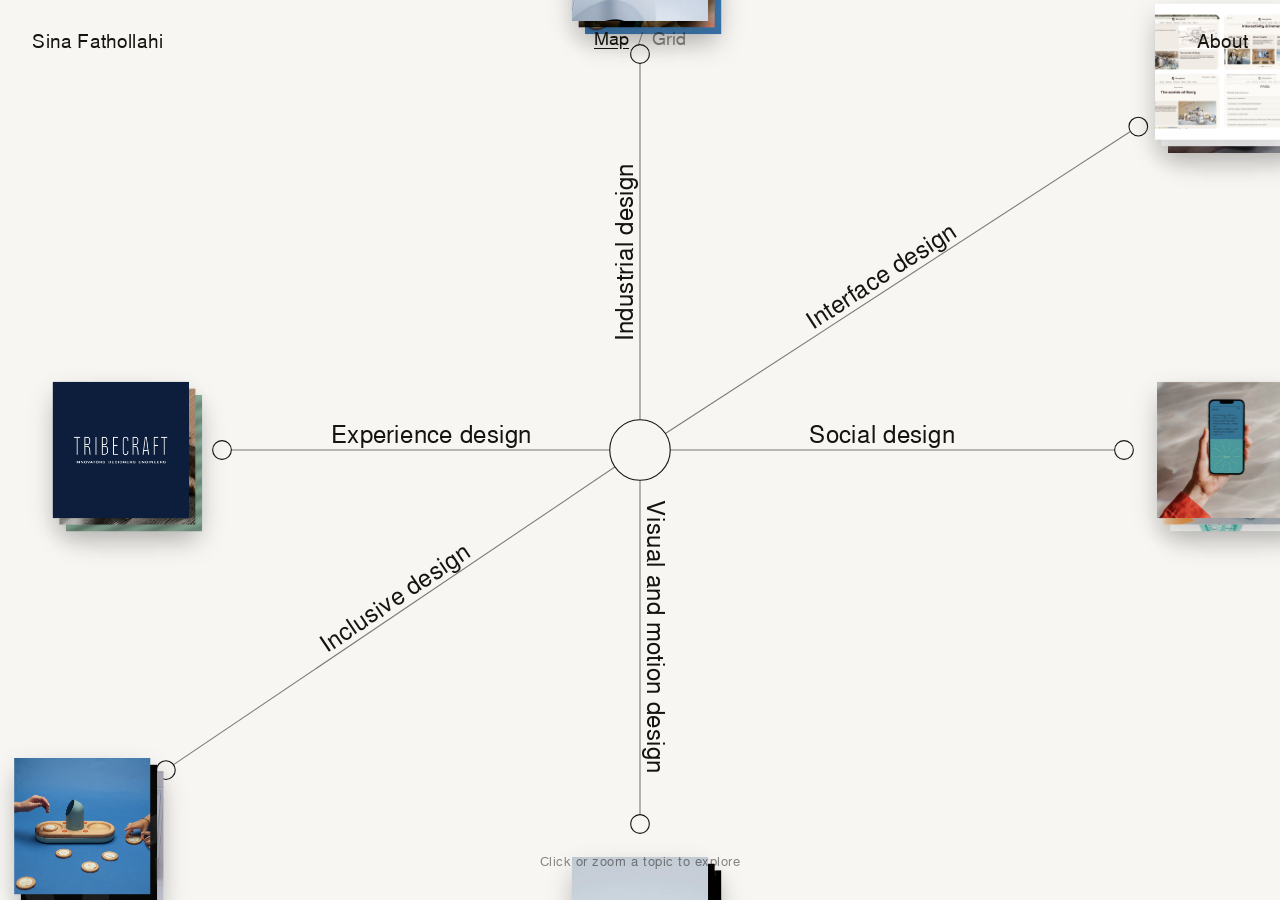
==== index.html @ d33c58fd "Reality Check: hero cover anchored to top (no top crop) Add per-project coverPos support; set realit" ====
<!DOCTYPE html>
<html lang="en">
  <head>
    <meta charset="UTF-8" />
    <meta name="viewport" content="width=device-width, initial-scale=1.0" />
    <meta name="description" content="Sina portfolio — a map of disciplines. Explore topics to reveal projects." />
    <title>Sina Fathollahi</title>
    <link rel="stylesheet" href="style.css?v=66" />
  </head>
  <body>
    <header class="brand"><a href="#" data-home>Sina Fathollahi</a></header>

    <nav class="viewtoggle" data-viewtoggle aria-label="View">
      <button type="button" data-view="map" class="is-active">Map</button>
      <span>/</span>
      <button type="button" data-view="grid">Grid</button>
    </nav>

    <nav class="topnav" data-topnav aria-label="Sections">
      <button type="button" data-nav="projects">Projects</button>
      <button type="button" data-nav="about">About</button>
      <button type="button" data-nav="contact">Contact</button>
    </nav>

    <main class="stage" data-stage>
      <div class="canvas" data-canvas>
        <svg class="wires" data-wires aria-hidden="true"></svg>
        <div class="hub" data-hub></div>
        <!-- topics, labels and project stacks are injected by main.js -->
      </div>
      <p class="hint" data-hint>Click or zoom a topic to explore</p>
    </main>

    <!-- Grid view -->
    <section class="grid" data-grid>
      <div class="grid__inner" data-grid-inner></div>
    </section>

    <!-- Fullscreen project -->
    <div class="project" data-project hidden>
      <div class="project__tools">
        <button class="project__close" type="button" data-project-close aria-label="Close">
          <svg viewBox="0 0 24 24" width="24" height="24" aria-hidden="true">
            <path d="M5 5 L19 19 M19 5 L5 19" stroke="currentColor" stroke-width="1.3" fill="none" stroke-linecap="round" />
          </svg>
        </button>
        <button class="project__full" type="button" data-project-full aria-label="Toggle full screen">
          <svg viewBox="0 0 24 24" width="24" height="24" aria-hidden="true">
            <path d="M4 9 V4 H9 M15 4 H20 V9 M20 15 V20 H15 M9 20 H4 V15" stroke="currentColor" stroke-width="1.3" fill="none" stroke-linecap="round" stroke-linejoin="round" />
          </svg>
        </button>
        <button class="project__nav" type="button" data-project-prev aria-label="Previous project">
          <svg viewBox="0 0 24 24" width="24" height="24" aria-hidden="true">
            <path d="M11 6 L5 12 L11 18 M5 12 H19" stroke="currentColor" stroke-width="1.3" fill="none" stroke-linecap="round" stroke-linejoin="round" />
          </svg>
        </button>
        <button class="project__nav" type="button" data-project-next aria-label="Next project">
          <svg viewBox="0 0 24 24" width="24" height="24" aria-hidden="true">
            <path d="M13 6 L19 12 L13 18 M19 12 H5" stroke="currentColor" stroke-width="1.3" fill="none" stroke-linecap="round" stroke-linejoin="round" />
          </svg>
        </button>
      </div>
      <div class="project__grid">
        <div class="project__media" data-project-media></div>
        <div class="project__meta">
          <p class="project__field" data-project-field></p>
          <h1 class="project__title" data-project-title></h1>
          <div class="project__desc" data-project-desc></div>
        </div>
      </div>
    </div>

    <!-- About -->
    <section class="about" data-about hidden>
      <button class="about__close" type="button" data-about-close aria-label="Close">
        <svg viewBox="0 0 24 24" width="24" height="24" aria-hidden="true">
          <path d="M5 5 L19 19 M19 5 L5 19" stroke="currentColor" stroke-width="1.3" fill="none" stroke-linecap="round" />
        </svg>
      </button>
      <div class="about__grid">
        <figure class="about__photo">
          <img src="about/portrait.jpg?v=1" alt="Sina Fathollahi" />
        </figure>
        <div class="about__text">
          <p class="about__label">About</p>
          <h1 class="about__title">Product &amp; UX Designer</h1>
          <div class="about__bio">
            <p>I am a UX and product designer with a Master’s in Industrial Design and currently completing a Master’s in Digital Experience Design at ECAL.</p>
            <p>My focus is on designing clear, useful, and engaging digital experiences. Working across different areas of design has given me a <span class="about__skills" tabindex="0">very particular set of skills<img class="about__skills-gif" src="about/skills.gif?v=1" alt="" aria-hidden="true" /></span> and a broad view of each project—from user research and analytical thinking to interaction design, prototyping, visual communication, and experimentation with code.</p>
            <p>This allows me to understand complex challenges, connect different perspectives, and turn them into thoughtful and feasible digital solutions.</p>
          </div>

          <h3 class="about__heading">Education</h3>
          <ul class="about__list">
            <li><span class="about__row-title">M.A. Digital Experience Design</span><span class="about__row-sub">ECAL, Lausanne · 2025–2026</span></li>
            <li><span class="about__row-title">M.A. Industrial Design — Inclusive Design</span><span class="about__row-sub">FHNW Academy of Art &amp; Design Basel, ICDP · 2022–2025</span></li>
            <li><span class="about__row-title">Technical Bachelor in Industrial Design</span><span class="about__row-sub">Tehran University of Art · 2016–2020</span></li>
          </ul>

          <h3 class="about__heading">Experience</h3>
          <ul class="about__list">
            <li><span class="about__row-title">Freelance Product and UX Designer</span><span class="about__row-sub">Independent · 2020–2025</span></li>
            <li><span class="about__row-title">Product Design Intern</span><span class="about__row-sub">Tribecraft AG, Zurich · 2024</span></li>
            <li><span class="about__row-title">Co-op Project Designer</span><span class="about__row-sub">ABB Research Center, Baden · 2023–2024</span></li>
            <li><span class="about__row-title">UX &amp; Product Design Intern</span><span class="about__row-sub">Vala Design Studio, Tehran · 2020–2021</span></li>
            <li><span class="about__row-title">Co-founder &amp; Designer</span><span class="about__row-sub">Dan Gift Studio, Tehran · 2019–2020</span></li>
          </ul>

          <h3 class="about__heading">Contact</h3>
          <ul class="about__list about__contact">
            <li><span class="about__row-sub">Email</span><a href="mailto:sina.fathollahi@outlook.com">sina.fathollahi@outlook.com</a></li>
            <li><span class="about__row-sub">Location</span><span class="about__row-title">Basel / Lausanne, Switzerland</span></li>
            <li><span class="about__row-sub">LinkedIn</span><span class="about__row-title">Sina Fathollahi</span></li>
          </ul>
        </div>
      </div>
    </section>

    <script src="projects-data.js?v=16"></script>
    <script src="main.js?v=76"></script>
  </body>
</html>
---- style.css ----
@font-face {
  font-family: "Nimbus Sans L";
  src: url("fonts/NimbusSanL-Regu.ttf") format("truetype");
  font-weight: 400; font-style: normal; font-display: swap;
}
@font-face {
  font-family: "Nimbus Sans L";
  src: url("fonts/NimbusSanL-Bold.ttf") format("truetype");
  font-weight: 700; font-style: normal; font-display: swap;
}
@font-face {
  font-family: "Nimbus Sans L";
  src: url("fonts/NimbusSanL-ReguItal.ttf") format("truetype");
  font-weight: 400; font-style: italic; font-display: swap;
}

:root {
  --bg: #f7f6f3;          /* near-white paper */
  --ink: #15140f;         /* black */
  --line: rgba(21, 20, 15, 0.55);   /* thin spoke lines */
  --muted: rgba(21, 20, 15, 0.5);
}

* { box-sizing: border-box; }

html { font-size: 18px; }      /* root size — bumps every rem-based text up */
html, body {
  margin: 0;
  height: 100%;
  overflow: hidden;
  overscroll-behavior: none;
}
body {
  background: var(--bg);
  color: var(--ink);
  font-family: "Nimbus Sans L", Helvetica, Arial, sans-serif;
  font-size: 18px;       /* bumped up — everything scales from here */
  -webkit-font-smoothing: antialiased;
}
a { color: inherit; text-decoration: none; }
::selection { background: var(--ink); color: var(--bg); }

/* ── Brand ── */
.brand {
  position: fixed;
  top: 1.6rem;
  left: 1.8rem;
  z-index: 50;          /* above the grid view so the name stays visible there too */
}
.brand a {
  font-size: 1.05rem;
  font-weight: 400;
  letter-spacing: 0.01em;
}

/* ── View toggle (Map / Grid) ── */
.viewtoggle {
  position: fixed;
  top: 1.5rem;
  left: 50%;
  transform: translateX(-50%);
  z-index: 50;
  display: flex;
  align-items: center;
  gap: 0.5rem;
  font-size: 1rem;
}
.viewtoggle span { color: var(--muted); }
.viewtoggle button {
  border: 0;
  background: none;
  font: inherit;
  color: var(--muted);
  cursor: pointer;
  padding: 0;
  transition: color 0.25s ease;
}
.viewtoggle button:hover { color: var(--ink); }
.viewtoggle button.is-active { color: var(--ink); text-decoration: underline; text-underline-offset: 3px; }

/* ── Top-right nav (Projects / About / Contact) — plain text, no extra style ── */
.topnav {
  position: fixed;
  top: 1.6rem;
  right: 1.8rem;
  z-index: 50;
  display: flex;
  gap: 1.5rem;
  font-size: 1.05rem;
}
.topnav button {
  border: 0; background: none; font: inherit; color: var(--ink);
  cursor: pointer; padding: 0;
  transition: color 0.2s ease;
}
.topnav button:hover { color: var(--muted); }
.topnav button[data-nav="projects"], .topnav button[data-nav="contact"] { display: none; }  /* keep only About */

/* ── Grid view ── full-screen, responsive, rows stretch to fill the viewport */
.grid {
  display: none;
  position: fixed;
  inset: 0;
  z-index: 40;
  overflow-y: auto;
  background: var(--bg);
  padding-top: 4.6rem;          /* match the space above the top-bar text below it too */
}
body.view-grid .grid { display: flex; flex-direction: column; }
body.view-grid .stage,
body.view-grid .hint { display: none; }

.grid__inner {
  flex: 1 0 auto;               /* fill the remaining height under the toggle */
  display: grid;
  grid-template-columns: repeat(auto-fill, minmax(max(220px, 24%), 1fr));  /* ≤ 4 columns */
  grid-auto-rows: minmax(200px, 1fr);   /* few rows → stretch to fill; many → scroll */
  gap: 0;
  background: var(--bg);
  border-top: 1px solid var(--ink);
  border-left: 1px solid var(--ink);
}
.cell {
  position: relative;
  display: block;
  padding: 0;
  margin: 0;
  /* the only "space" — thin black lines between cells */
  border: 0;
  border-right: 1px solid var(--ink);
  border-bottom: 1px solid var(--ink);
  background: var(--bg);
  min-height: 200px;
  overflow: hidden;
  cursor: pointer;
}
.cell img { width: 100%; height: 100%; object-fit: cover; display: block; }
.cell__name {
  position: absolute;
  left: 0;
  bottom: 0;
  background: #fff;               /* slim white box */
  color: var(--ink);
  font-size: 0.72rem;
  letter-spacing: 0.01em;
  padding: 0.28rem 0.6rem;
  max-width: 100%;
  white-space: nowrap;
  overflow: hidden;
  text-overflow: ellipsis;
}

/* ── Stage / canvas ── */
.stage {
  position: fixed;
  inset: 0;
  overflow: hidden;
  cursor: grab;
  touch-action: none;
  user-select: none;
  background: var(--bg);
}
.stage.is-dragging { cursor: grabbing; }

.canvas {
  position: absolute;
  top: 0; left: 0;
  width: 2900px;                 /* must match CANVAS_W/H in main.js for correct centering */
  height: 2100px;
  transform-origin: 0 0;
  will-change: transform;
}

/* ── Wires (spokes) ── */
.wires { position: absolute; inset: 0; width: 100%; height: 100%; pointer-events: none; overflow: visible; }
.wires line {
  stroke: var(--line);
  stroke-width: 1;
  vector-effect: non-scaling-stroke;   /* keep 1px crisp at any zoom */
}
.wires line.connect { stroke: var(--ink); stroke-dasharray: 4 4; }
/* sub-spokes branch off each topic tip — fade in with zoom via inherited --sep */
/* sub-spokes GROW outward in step with the zoom (--sep): the line draws from the
   node and reaches the photo just as it finishes sliding out. */
.wires line.subwire {
  stroke: var(--line);
  stroke-dasharray: 1;                          /* pathLength="1" → dash math runs 0..1 */
  stroke-dashoffset: calc(1 - var(--sep, 0));   /* sep 0 → undrawn, sep 1 → fully drawn */
}

/* ── Hub ── */
.hub {
  position: absolute;
  width: 56px;
  height: 56px;
  border: 1px solid var(--ink);
  border-radius: 50%;
  background: var(--bg);
  transform: translate(-50%, -50%);
  z-index: 6;
  cursor: pointer;
}
.hub__label {
  position: absolute;
  top: calc(100% + 0.55rem);
  left: 50%;
  transform: translateX(-50%);
  font-size: 0.78rem;
  letter-spacing: 0.01em;
  white-space: nowrap;
}

/* ── Topic endpoint dots ── */
.node {
  position: absolute;
  width: 18px;
  height: 18px;
  border: 1px solid var(--ink);
  border-radius: 50%;
  background: var(--bg);
  transform: translate(-50%, -50%);
  cursor: pointer;
  z-index: 7;
  transition: background 0.3s ease;
}
.node.is-pinned { background: var(--ink); }
.node.dim { opacity: 0.28; }

/* ── Spoke labels — always horizontal (up is up), set OFF the line, above it.
   The exact anchor transform is set per-label by JS. ── */
.label {
  position: absolute;
  z-index: 14;                   /* always above the photo stacks */
  padding: 1px 5px;
  border: 0;
  background: none;              /* no fill behind the label text */
  font-family: inherit;
  font-size: 1.2rem;             /* bigger discipline labels */
  letter-spacing: 0.01em;
  color: var(--ink);
  white-space: nowrap;
  cursor: pointer;
  display: inline-flex;
  align-items: center;
  gap: 0.35rem;
  opacity: 0;
  transition: opacity 0.4s ease;
}
.label.in { opacity: 1; }
/* text appears only once the photos have reached full separation (last stretch of --sep) */
.label--sub { font-size: 0.95rem; color: var(--muted); opacity: calc((var(--sep, 0) - 0.82) / 0.18); pointer-events: none; cursor: default; transition: none; }
/* the tip dot fades in as its line finishes drawing */
.node--sub { width: 12px; height: 12px; opacity: calc((var(--sep, 0) - 0.85) / 0.15); pointer-events: none; transition: background 0.3s ease; }
.label__tri {                      /* the ▷ marker, shown when open */
  width: 0; height: 0;
  border-top: 4px solid transparent;
  border-bottom: 4px solid transparent;
  border-left: 6px solid var(--ink);
  opacity: 0;
  transition: opacity 0.3s ease;
}
.label.is-open .label__tri { opacity: 1; }

/* ── Project photos ──
   One photo per project. Each rests piled at its discipline node when zoomed
   out (--sep 0) and slides out to the tip of its own sub-spoke (--ddx,--ddy,
   set per photo in JS) as you zoom in (--sep → 1). Hovering one dims the rest. */
.canvas { --sep: 0; }
.branchset { display: contents; }   /* no box of its own; children sit on the canvas */

.photo {
  position: absolute;
  width: 124px;
  aspect-ratio: 1 / 1;
  padding: 0;
  border: 0;
  overflow: hidden;
  background: rgba(0,0,0,0.05);
  box-shadow: 0 10px 24px rgba(21,20,15,0.14);
  cursor: pointer;
  z-index: calc(12 - var(--i));   /* keep below labels (z14); first photo on top */
  transform: translate(-50%, -50%)
    translate(
      calc(var(--ddx, 0) * 1px * var(--sep)),
      calc(var(--ddy, 0) * 1px * var(--sep))
    );
  transition: opacity 0.3s ease, box-shadow 0.3s ease;
}
.photo img { width: 100%; height: 100%; object-fit: cover; pointer-events: none; }
/* hover one project → dim the others to focus it */
.branchset:hover .photo { opacity: 0.25; }
.branchset:hover .photo:hover {
  opacity: 1;
  z-index: 30;
  box-shadow: 0 18px 40px rgba(21,20,15,0.28);
}
/* project open (desktop): spotlight the selected project, dim the rest;
   hovering any still brings it fully back, as usual */
.canvas.is-projectview .photo { opacity: 0.22; }
.canvas.is-projectview .photo.is-selected { opacity: 1; }
.canvas.is-projectview .photo:hover { opacity: 1; }

/* ── Minimal hint ── */
.hint {
  position: fixed;
  left: 50%;
  bottom: 1.7rem;
  transform: translateX(-50%);
  z-index: 20;
  margin: 0;
  font-size: 0.72rem;
  letter-spacing: 0.04em;
  color: var(--muted);
  pointer-events: none;
  transition: opacity 0.6s ease;
}
.hint.is-hidden { opacity: 0; }

/* ── Fullscreen project ── */
.project {
  position: fixed; inset: 0; z-index: 60;
  --pad-x: clamp(2rem, 4vw, 4rem);    /* panel side padding — also where the photo column begins */
  background: transparent;             /* left gutter stays see-through onto the map */
  pointer-events: none;               /* clicks in the gutter fall through to the map */
  opacity: 0;
  transform: scale(1.04);
  transform-origin: center;
  transition: opacity 0.45s ease, transform 0.5s cubic-bezier(0.22, 1, 0.36, 1);
}
.project[hidden] { display: none; }
.project.in { opacity: 1; transform: scale(1); }      /* simple entry (grid view) */

/* ── Shared-element morph (clicking a photo on the map) ── */
.hero-clone {
  position: fixed;
  z-index: 70;
  background-size: cover;
  background-position: center;
  pointer-events: none;
  box-shadow: 0 16px 40px rgba(21, 20, 15, 0.14);
}
.hero-clone.morph {
  transition: left 0.6s cubic-bezier(0.22, 1, 0.36, 1),
              top 0.6s cubic-bezier(0.22, 1, 0.36, 1),
              width 0.6s cubic-bezier(0.22, 1, 0.36, 1),
              height 0.6s cubic-bezier(0.22, 1, 0.36, 1);
}
/* Phase 1 — page visible but transparent; only the morphing clone shows over the map */
.project.is-entering {
  opacity: 1;
  transform: none;
  transition: none;
}
.project.is-entering .project__grid { background: transparent; border-left-color: transparent; }
.project.is-entering [data-project-media] img,
.project.is-entering .project__meta,
.project.is-entering .project__close { opacity: 0; }
/* Phase 2 — fill the panel, hand off to the real hero, then build the content */
.project.is-open {
  opacity: 1;
  transform: none;
}
.project.is-open .project__grid {
  background: var(--bg);
  border-left-color: var(--ink);
  transition: background 0.45s ease, border-left-color 0.45s ease,
              width 0.45s cubic-bezier(0.22, 1, 0.36, 1);
}
.project.is-open [data-project-media] img:first-child { opacity: 1; }   /* matches the clone */
.project.is-open .project__close { opacity: 1; transition: opacity 0.4s ease 0.2s; }
.project.is-open .project__meta,
.project.is-open [data-project-media] img:not(:first-child) {
  opacity: 1;
  transition: opacity 0.5s ease 0.18s;
}
.project__tools {
  /* left edge lines up with the photo column (panel left + side padding); the
     -0.3rem cancels the buttons' own padding so the icon sits on that line */
  position: fixed; top: 1.5rem; left: calc(25vw + var(--pad-x) - 0.3rem); z-index: 2;
  display: flex; gap: 0.5rem;
  pointer-events: auto;               /* stays clickable even though the gutter doesn't */
  transition: left 0.45s cubic-bezier(0.22, 1, 0.36, 1);
}
.project.is-full .project__tools { left: calc(var(--pad-x) - 0.3rem); }   /* panel fills the screen */
.project__tools button {
  border: 0; background: none; padding: 0.3rem; line-height: 0;
  cursor: pointer; color: var(--ink);
  opacity: 0.65; transition: opacity 0.2s ease;
  /* paper-coloured halo — invisible on the bg, keeps icons visible over dark images */
  filter: drop-shadow(0 0 3px var(--bg)) drop-shadow(0 0 2px var(--bg));
}
.project__tools button:hover { opacity: 1; }
.project__tools svg { display: block; }
/* map-opened project shows the full-screen toggle; grid-opened shows prev/next */
.project__nav { display: none; }
.project.from-grid .project__full { display: none; }
.project.from-grid .project__nav { display: block; }
.project.is-full .project__nav { display: block; }  /* full screen (incl. map mode) shows prev/next */
/* full-screen project — panel covers the whole viewport, no map gutter / divider */
.project.is-full .project__grid { width: 100%; border-left: 0; }
.project__grid {
  height: 100%;
  width: 75vw;                        /* the panel takes 3/4 of the screen, map gets the rest */
  margin-left: auto;                  /* leaves a transparent map gutter on the left */
  background: var(--bg);
  border-left: 1px solid var(--ink);  /* thin divider between map (left) and project (right) */
  pointer-events: auto;               /* the panel itself captures clicks */
  display: grid;
  grid-template-columns: 1.4fr 1fr;
  grid-template-rows: minmax(0, 1fr); /* each column bounded to the panel height, scrolls on its own */
  gap: clamp(1.5rem, 5vw, 5rem);
  padding: 0 var(--pad-x);            /* no vertical padding — columns run full height */
  overflow: hidden;
}
/* each column scrolls independently, edge to edge; the vertical padding lives
   INSIDE the scroll so content starts below the toolbar but can scroll all the
   way to the top/bottom of the browser before it disappears */
.project__media, .project__meta {
  min-height: 0; overflow-y: auto; overscroll-behavior: contain;
  padding-block: clamp(4rem, 8vw, 7rem);
  scrollbar-width: none;              /* hide the scrollbars, keep the scroll */
}
.project__media::-webkit-scrollbar, .project__meta::-webkit-scrollbar { width: 0; height: 0; }
.project__media { display: block; }   /* block, not flex — flex breaks aspect-ratio on the video boxes */
.project__media > * + * { margin-top: 0.9rem; }
.project__media img { width: 100%; display: block; box-shadow: 0 16px 40px rgba(21,20,15,0.14); }
/* Vimeo video box — sits where images sit, same shadow; sized by aspect */
.project__video {
  position: relative; width: 100%; background: #000; overflow: hidden;
  box-shadow: 0 16px 40px rgba(21, 20, 15, 0.14);
}
.project__video iframe { position: absolute; inset: 0; width: 100%; height: 100%; border: 0; display: block; }
/* fallback aspect — the exact ratio is set inline from the real Vimeo size */
.project__video--wide { aspect-ratio: 16 / 9; }
.project__video--square { aspect-ratio: 1 / 1; }
.project__video--portrait { aspect-ratio: 9 / 16; max-width: 360px; margin-inline: auto; }
/* consecutive vertical stories sit side by side in a row on wide screens */
.project__video-row { display: flex; gap: 0.9rem; align-items: flex-start; }
.project__video-row .project__video { flex: 1 1 0; max-width: none; margin-inline: 0; }
.project__meta { align-self: stretch; }
.project__field { margin: 0 0 0.7rem; font-size: 0.78rem; letter-spacing: 0.04em; color: var(--muted); }
.project__title { margin: 0 0 1.3rem; font-size: clamp(1.8rem, 4vw, 3rem); font-weight: 500; line-height: 1.05; letter-spacing: -0.01em; }
.project__desc { margin: 0; font-size: 1rem; line-height: 1.6; max-width: 46ch; color: rgba(21,20,15,0.8); }
.project__desc p { margin: 0 0 1rem; }
.project__metaline { font-size: 0.78rem; letter-spacing: 0.04em; text-transform: uppercase; color: var(--muted); }
.project__lead { font-size: 1.08rem; color: var(--ink); }
.project__desc h3 {
  margin: 1.6rem 0 0.4rem;
  font-size: 0.72rem;
  font-weight: 600;
  letter-spacing: 0.08em;
  text-transform: uppercase;
  color: var(--ink);
}

/* ── About page (same visual language as the project view) ── */
.about {
  position: fixed; inset: 0; z-index: 60;
  background: var(--bg);
  overflow-y: auto;
  opacity: 0; transform: scale(1.02);
  transition: opacity 0.4s ease, transform 0.5s cubic-bezier(0.22, 1, 0.36, 1);
}
.about[hidden] { display: none; }
.about.in { opacity: 1; transform: none; }
.about__close {
  position: fixed; top: 1.5rem; left: calc(50% - min(46vw, 620px) + 0.3rem); z-index: 2;
  border: 0; background: none; padding: 0.3rem; line-height: 0; cursor: pointer;
  color: var(--ink); opacity: 0.65; transition: opacity 0.2s ease;
}
.about__close:hover { opacity: 1; }
.about__close svg { display: block; }
.about__grid {
  max-width: min(92vw, 1240px);
  margin: 0 auto;
  padding: clamp(4.5rem, 9vw, 7.5rem) 0 clamp(3rem, 6vw, 5rem);
  display: grid;
  grid-template-columns: minmax(260px, 38%) 1fr;
  gap: clamp(2rem, 5vw, 4.5rem);
  align-items: start;
}
.about__photo { margin: 0; position: sticky; top: clamp(4.5rem, 9vw, 7.5rem); }
.about__photo img {
  width: 100%; display: block; aspect-ratio: 1109 / 1600; object-fit: cover;
  box-shadow: 0 16px 40px rgba(21, 20, 15, 0.14);
}
.about__label { margin: 0 0 0.7rem; font-size: 0.78rem; letter-spacing: 0.04em; text-transform: uppercase; color: var(--muted); }
.about__title { margin: 0 0 1.3rem; font-size: clamp(1.8rem, 4vw, 3rem); font-weight: 500; line-height: 1.05; letter-spacing: -0.01em; }
.about__lead { margin: 0 0 2.4rem; font-size: 1.08rem; line-height: 1.6; max-width: 46ch; color: var(--ink); }
.about__bio { margin: 0 0 2.4rem; max-width: 46ch; }
.about__bio p { margin: 0 0 1rem; font-size: 1.05rem; line-height: 1.6; color: var(--ink); }
.about__bio p:first-child { font-size: 1.08rem; }
/* the "very particular set of skills" easter egg */
.about__skills {
  position: relative; text-decoration: underline; text-underline-offset: 3px;
  text-decoration-thickness: 1px; cursor: help;
}
.about__skills-gif {
  position: absolute; left: 0; bottom: 100%;
  width: 190px; max-width: 60vw; height: auto; display: block;
  margin-bottom: 10px; border-radius: 5px; box-shadow: 0 18px 44px rgba(21, 20, 15, 0.32);
  opacity: 0; visibility: hidden; transform: translateY(6px) scale(0.97);
  transition: opacity 0.2s ease, transform 0.2s ease; pointer-events: none; z-index: 6;
}
.about__skills:hover .about__skills-gif,
.about__skills:focus .about__skills-gif,
.about__skills:focus-visible .about__skills-gif {
  opacity: 1; visibility: visible; transform: translateY(0) scale(1);
}
.about__heading {
  margin: 2rem 0 0.8rem; font-size: 0.72rem; font-weight: 600;
  letter-spacing: 0.08em; text-transform: uppercase; color: var(--ink);
}
.about__list { list-style: none; margin: 0; padding: 0; max-width: 52ch; }
.about__list li { margin-bottom: 1rem; }
.about__row-title { display: block; font-size: 1rem; color: var(--ink); }
.about__row-sub { display: block; font-size: 0.88rem; color: var(--muted); letter-spacing: 0.01em; }
.about__contact li { display: grid; grid-template-columns: 6.5rem 1fr; align-items: baseline; gap: 0.6rem; margin-bottom: 0.6rem; }
.about__contact .about__row-sub { text-transform: uppercase; font-size: 0.72rem; letter-spacing: 0.06em; }
.about__contact a { color: var(--ink); text-decoration: none; }
.about__contact a:hover { text-decoration: underline; text-underline-offset: 3px; }

@media (max-width: 760px) {
  html { font-size: 15px; }                  /* scale all rem-based text down for the phone */
  /* top bar: Sina Fathollahi (left) · Map / List (centre) · About (right),
     vertically centred in the header band above the grid line */
  /* all three share the same top, height and flex-centring so their text aligns */
  .brand, .viewtoggle, .topnav { top: 1.75rem; height: 1.2rem; display: flex; align-items: center; }
  .brand { left: 1rem; }
  .brand a { font-size: 0.9rem; line-height: 1; }
  .viewtoggle { left: 50%; right: auto; transform: translateX(-50%); font-size: 0.9rem; gap: 0.4rem; }
  .viewtoggle button[data-view="grid"] { font-size: 0; }            /* swap "Grid" → "List" on phones */
  .viewtoggle button[data-view="grid"]::after { content: "List"; font-size: 0.9rem; }
  .topnav { right: 1rem; left: auto; gap: 1rem; font-size: 0.9rem; }
  .topnav button[data-nav="projects"], .topnav button[data-nav="contact"] { display: none; }  /* show only About */
  .label { font-size: 1.05rem; }             /* discipline labels */
  .label--sub { font-size: 0.85rem; }        /* project labels */
  .photo { width: 116px; }
  /* phone Grid view → a single-column list */
  .grid__inner { grid-template-columns: 1fr; grid-auto-rows: auto; border-left: 0; }
  .cell { min-height: 0; aspect-ratio: 3 / 2; border-right: 0; }
  /* phone: full-screen page, no map gutter / divider; single scroll (stacked) */
  .project__grid {
    grid-template-columns: 1fr;
    grid-template-rows: none;
    width: 100%; margin-left: 0; border-left: 0;
    overflow-y: auto;
    padding: clamp(4rem, 8vw, 7rem) var(--pad-x);
  }
  .project__media, .project__meta { overflow: visible; min-height: auto; padding-block: 0; }
  /* phone: stack the vertical-stories row instead of squeezing them side by side */
  .project__video-row { flex-direction: column; }
  .project__video-row .project__video--portrait { max-width: 360px; margin-inline: auto; }
  .project { pointer-events: auto; --pad-x: 1.4rem; }
  .project__tools { top: 1rem; left: calc(var(--pad-x) - 0.3rem); }
  .project__full { display: none; }   /* phone page is already full screen */
  .project__nav { display: block; }   /* prev/next always available on phones (map- or list-opened) */
  /* phone: show the text first, then the images */
  .project__meta { order: -1; position: static; align-self: stretch; }
  .project__media { order: 0; }
  /* About: stack photo over text, full width */
  .about__grid {
    grid-template-columns: 1fr;
    gap: 1.6rem;
    max-width: 100%;
    padding: 4rem 1.4rem 3rem;
  }
  .about__photo { position: static; max-width: 300px; }
  .about__close { top: 1rem; left: 1rem; }
  .about__skills { text-decoration: none; }          /* no hover on touch */
  .about__skills-gif { display: none; }              /* hover-only easter egg; would overflow on phones */
}
@media (prefers-reduced-motion: reduce) {
  * { transition-duration: 0.01ms !important; }
}
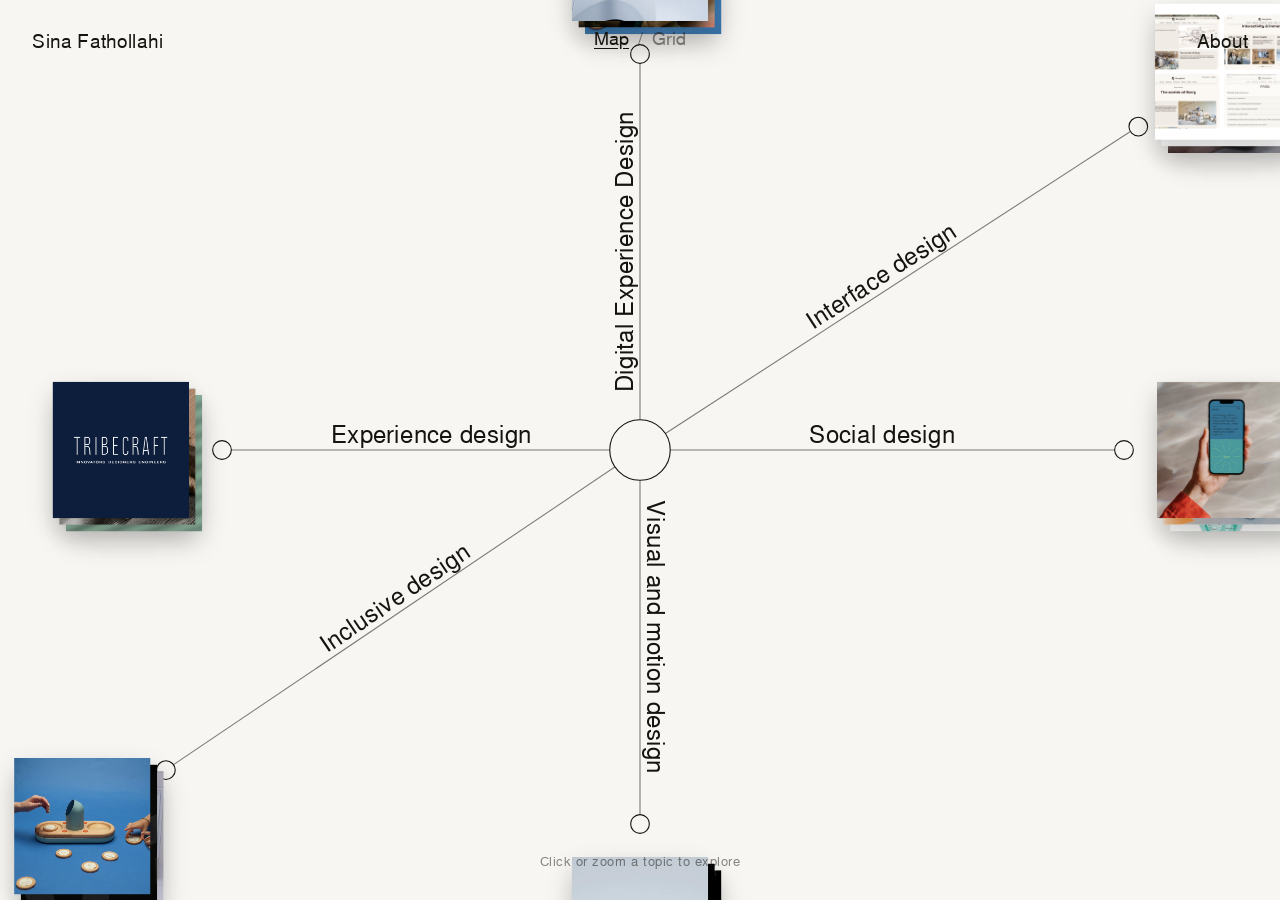
==== commit 75449a25: "Map: rename Industrial design spoke -> Digital Experience Design Co-Authored-By: Claude Opus 4.8 <no" ====
--- a/index.html
+++ b/index.html
@@ -116,7 +116,7 @@
       </div>
     </section>
 
-    <script src="projects-data.js?v=16"></script>
+    <script src="projects-data.js?v=17"></script>
     <script src="main.js?v=76"></script>
   </body>
 </html>
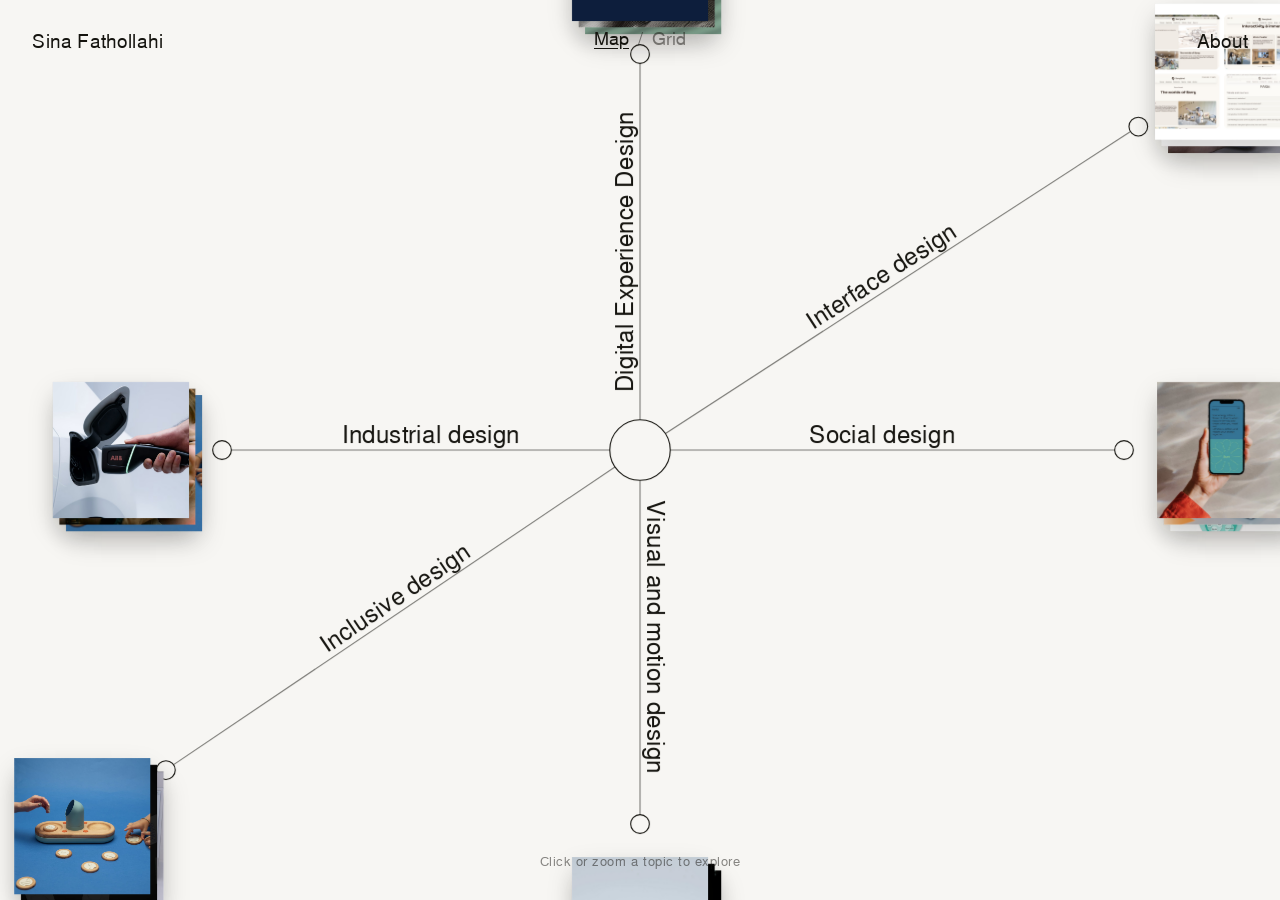
==== commit d18b13cc: "Map: swap Industrial/Experience projects, rename to Digital Experience Design Swap the projects betw" ====
--- a/index.html
+++ b/index.html
@@ -116,7 +116,7 @@
       </div>
     </section>
 
-    <script src="projects-data.js?v=17"></script>
-    <script src="main.js?v=76"></script>
+    <script src="projects-data.js?v=18"></script>
+    <script src="main.js?v=78"></script>
   </body>
 </html>
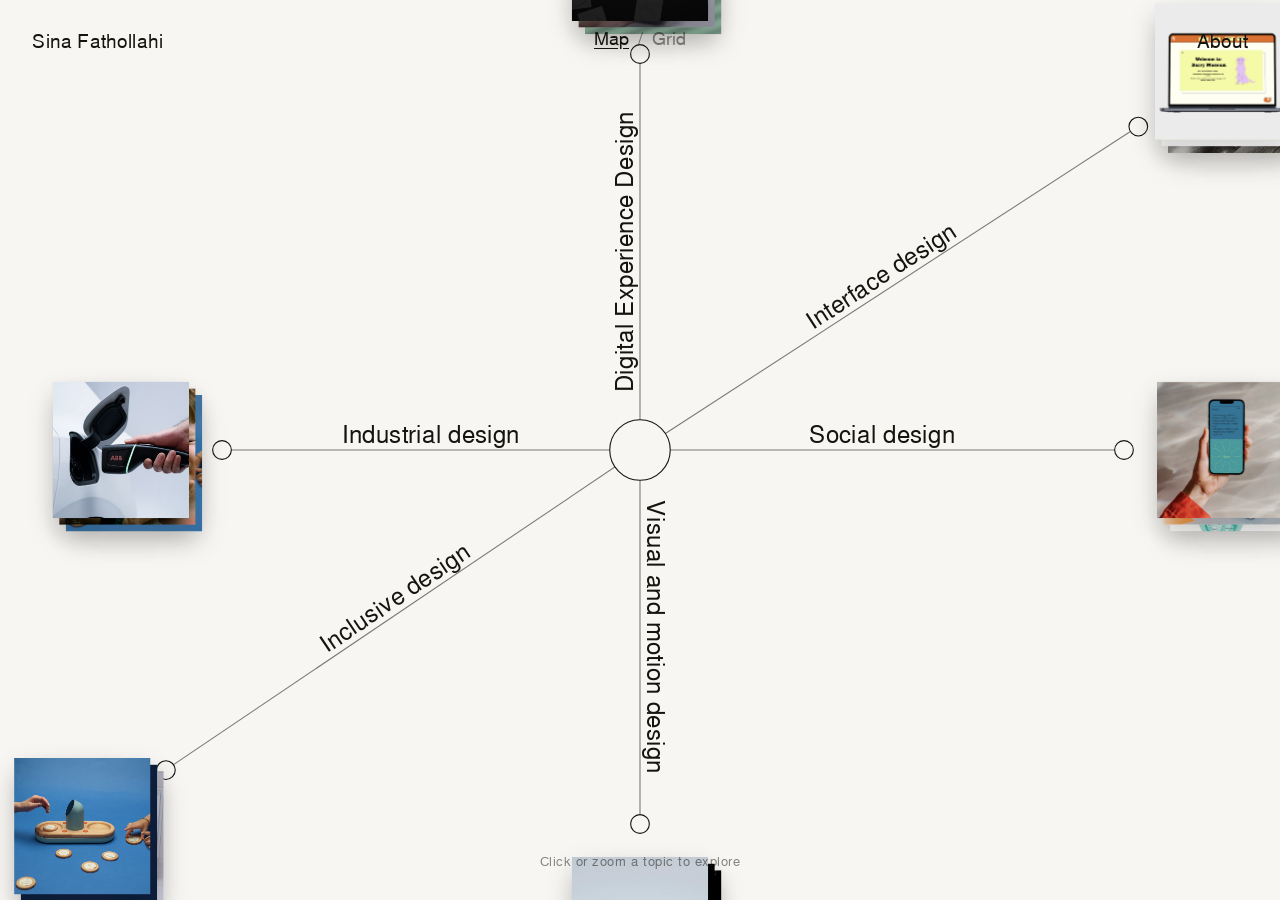
==== commit 38ecf967: "Map: swap Scan Everything/Tribecraft & Piezanet/Cue, restore Barryland cover - Digital Experience De" ====
--- a/index.html
+++ b/index.html
@@ -116,7 +116,7 @@
       </div>
     </section>
 
-    <script src="projects-data.js?v=18"></script>
+    <script src="projects-data.js?v=19"></script>
     <script src="main.js?v=78"></script>
   </body>
 </html>
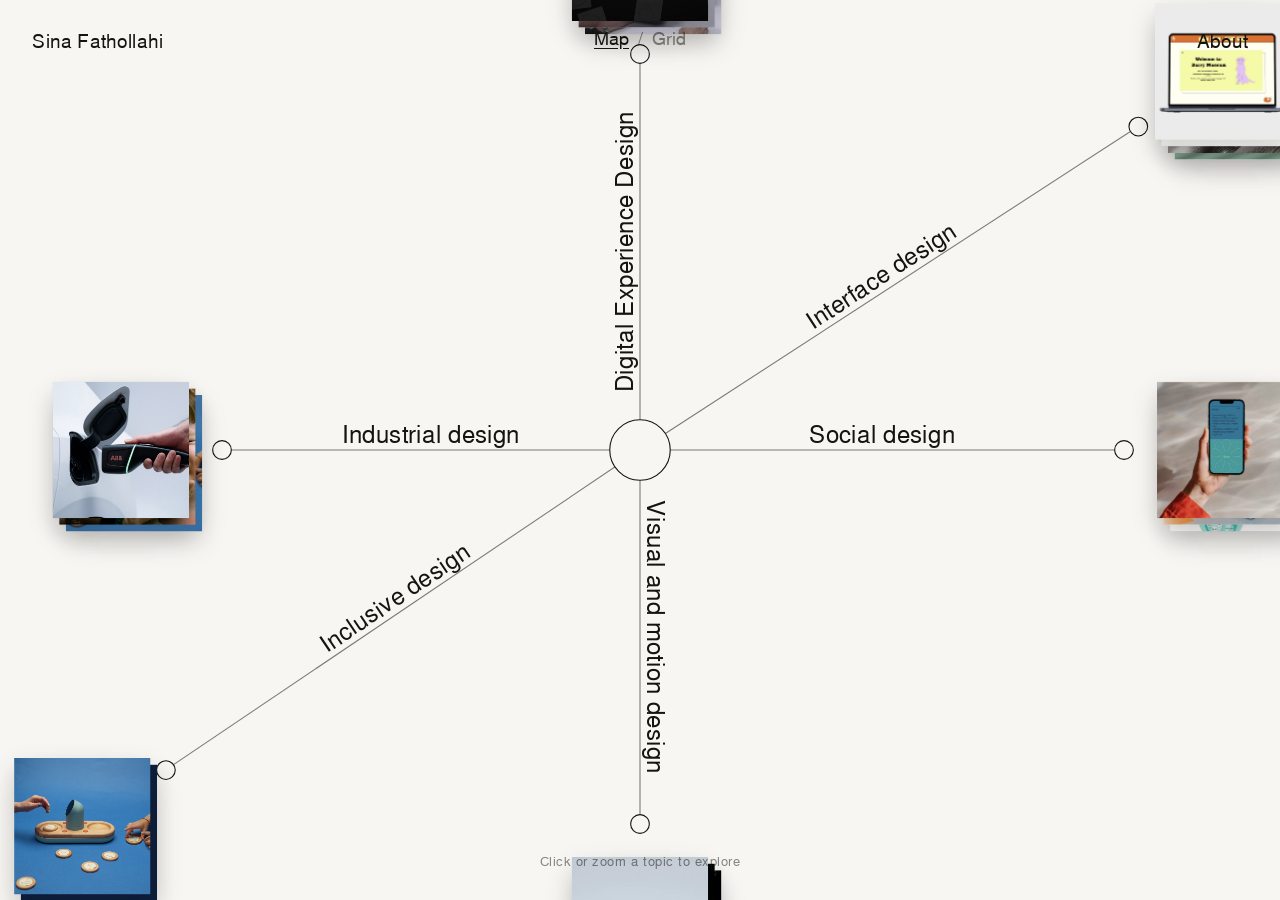
==== commit aaf26f67: "Map: move Knowledge Universe to Digital Experience Design, Branch to Interface - Digital Experience " ====
--- a/index.html
+++ b/index.html
@@ -116,7 +116,7 @@
       </div>
     </section>
 
-    <script src="projects-data.js?v=19"></script>
-    <script src="main.js?v=78"></script>
+    <script src="projects-data.js?v=20"></script>
+    <script src="main.js?v=79"></script>
   </body>
 </html>
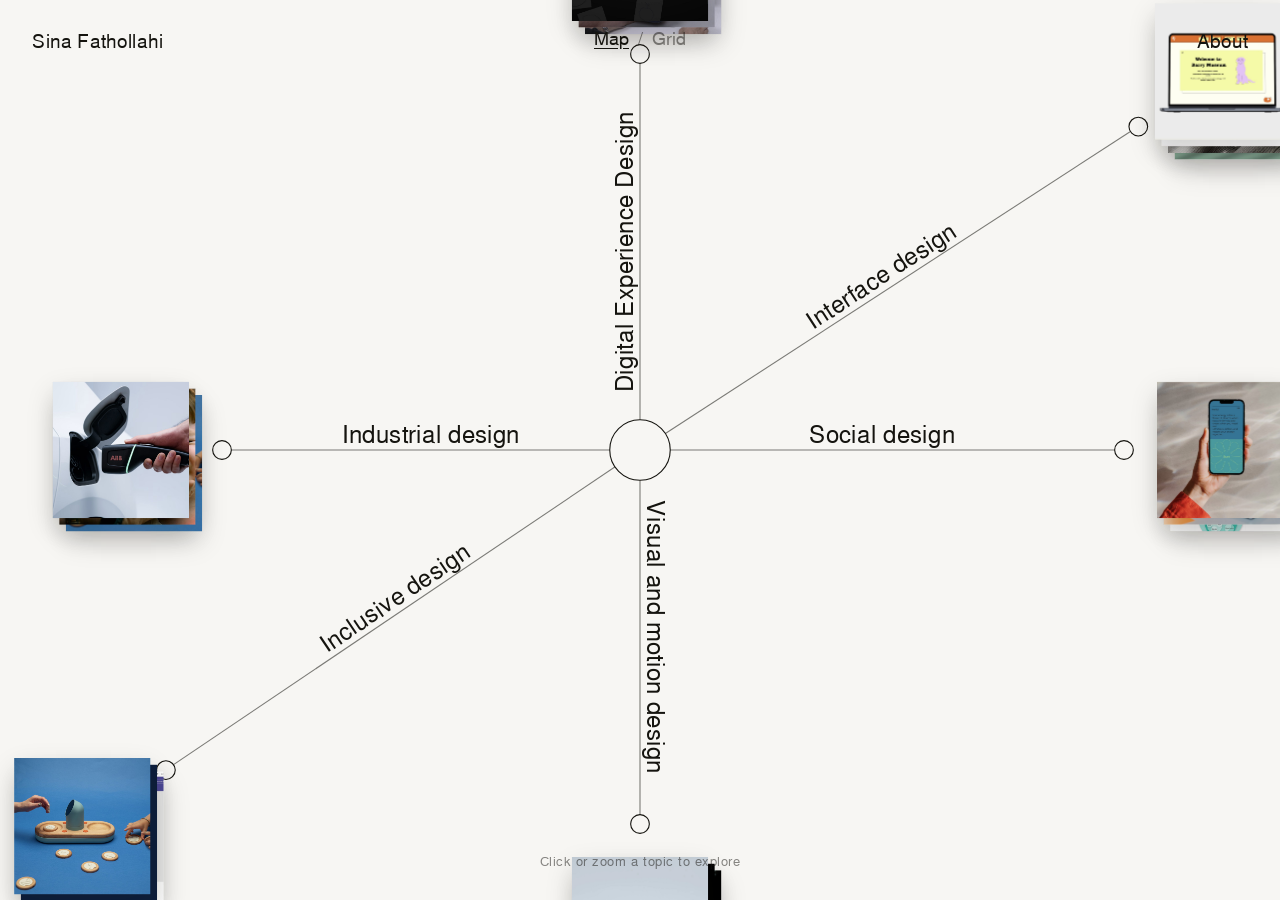
==== commit ceb10ca9: "Map: also show Reality Check under Inclusive Design Reality Check now appears in both Social and Inc" ====
--- a/index.html
+++ b/index.html
@@ -116,7 +116,7 @@
       </div>
     </section>
 
-    <script src="projects-data.js?v=20"></script>
+    <script src="projects-data.js?v=21"></script>
     <script src="main.js?v=79"></script>
   </body>
 </html>
